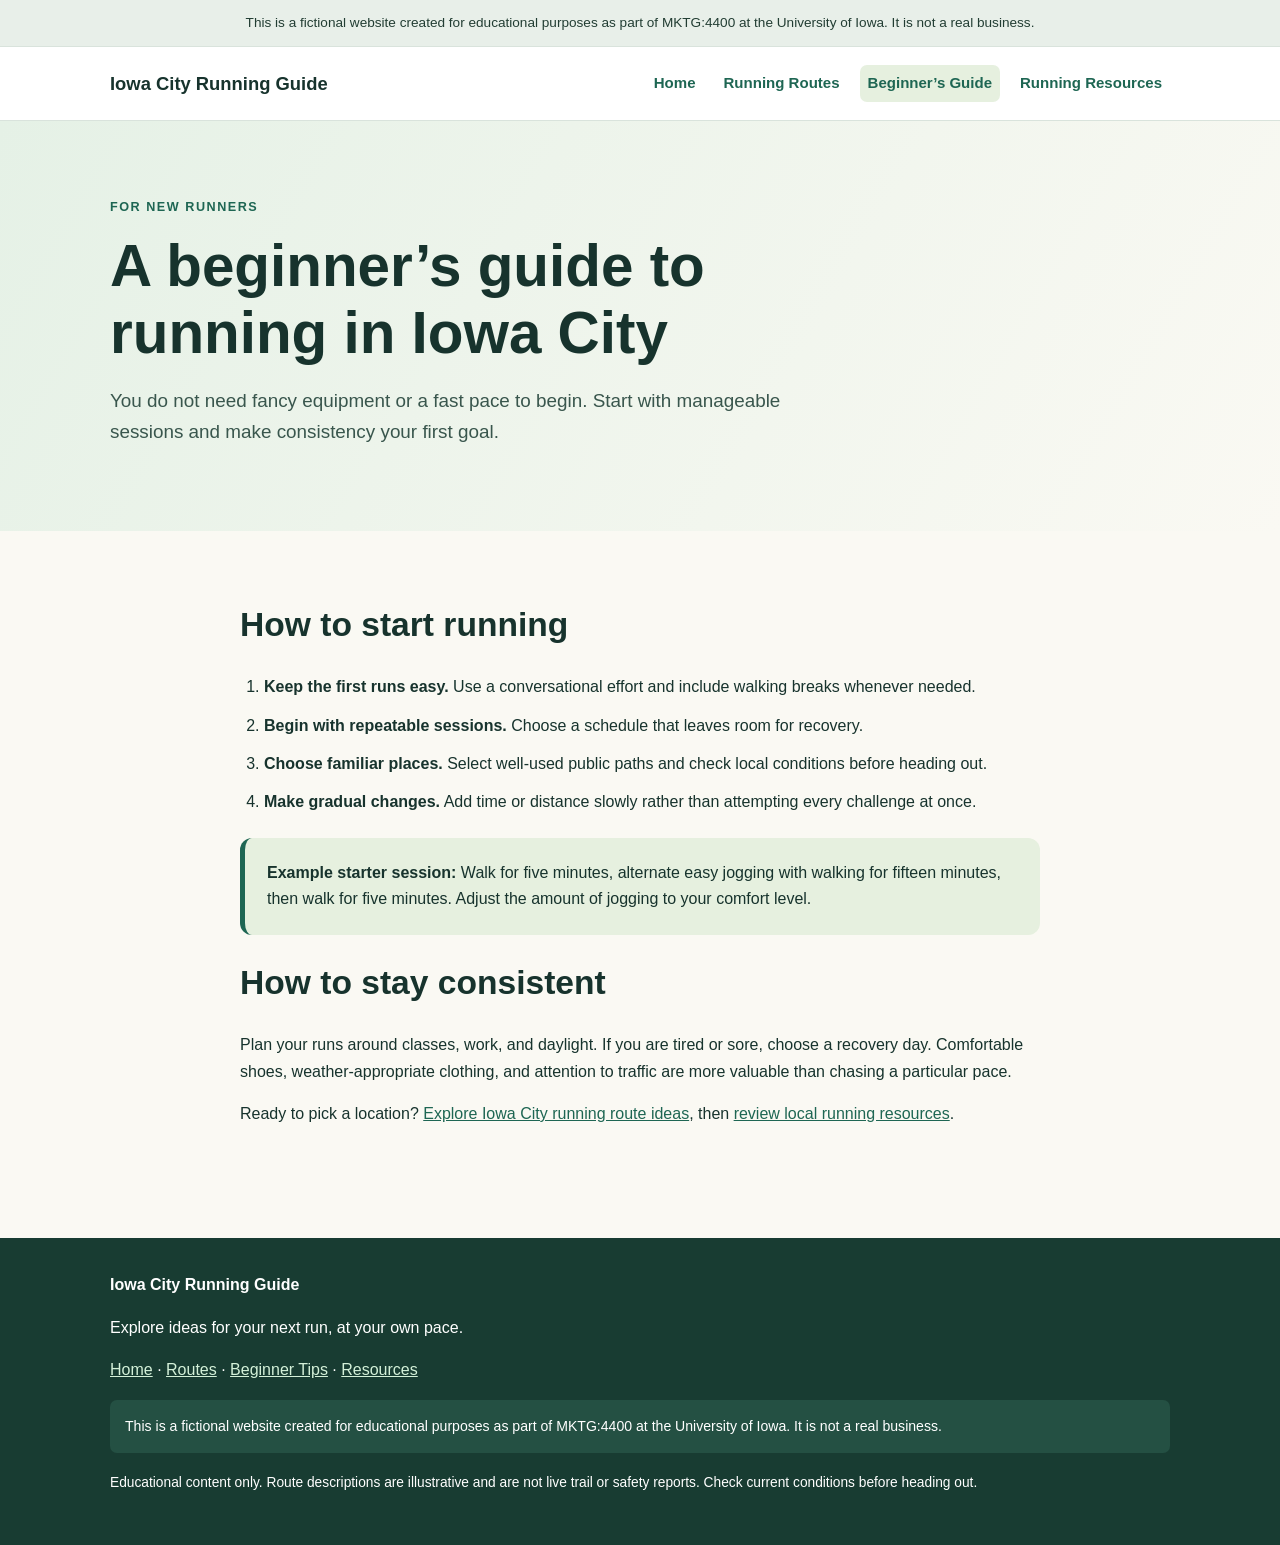
==== beginners.html @ 8c174b7f "Add four-page running website and SEO files for initial publication  Copy" ====
<!doctype html>
<html lang="en"><head><meta charset="utf-8"><meta name="viewport" content="width=device-width, initial-scale=1"><title>Beginner Running Tips in Iowa City | Getting Started</title><meta name="description" content="Start running in Iowa City with beginner-friendly pacing tips, an easy weekly routine, and basic route planning advice."><link rel="stylesheet" href="style.css"></head>
<body><div class="notice">This is a fictional website created for educational purposes as part of MKTG:4400 at the University of Iowa. It is not a real business.</div><header><div class="container bar"><a class="brand" href="index.html">Iowa City Running Guide</a><nav aria-label="Main navigation"><a href="index.html">Home</a><a href="routes.html">Running Routes</a><a href="beginners.html" aria-current="page">Beginner’s Guide</a><a href="resources.html">Running Resources</a></nav></div></header>
<main><section class="hero"><div class="container"><div class="eyebrow">For new runners</div><h1>A beginner’s guide to running in Iowa City</h1><p class="lead">You do not need fancy equipment or a fast pace to begin. Start with manageable sessions and make consistency your first goal.</p></div></section><section class="section"><div class="container textwidth"><h2>How to start running</h2><ol class="checklist"><li><strong>Keep the first runs easy.</strong> Use a conversational effort and include walking breaks whenever needed.</li><li><strong>Begin with repeatable sessions.</strong> Choose a schedule that leaves room for recovery.</li><li><strong>Choose familiar places.</strong> Select well-used public paths and check local conditions before heading out.</li><li><strong>Make gradual changes.</strong> Add time or distance slowly rather than attempting every challenge at once.</li></ol><div class="callout"><strong>Example starter session:</strong> Walk for five minutes, alternate easy jogging with walking for fifteen minutes, then walk for five minutes. Adjust the amount of jogging to your comfort level.</div><h2>How to stay consistent</h2><p>Plan your runs around classes, work, and daylight. If you are tired or sore, choose a recovery day. Comfortable shoes, weather-appropriate clothing, and attention to traffic are more valuable than chasing a particular pace.</p><p>Ready to pick a location? <a href="routes.html">Explore Iowa City running route ideas</a>, then <a href="resources.html">review local running resources</a>.</p></div></section></main>
<footer><div class="container"><strong>Iowa City Running Guide</strong><p>Explore ideas for your next run, at your own pace.</p><p><a href="index.html">Home</a> · <a href="routes.html">Routes</a> · <a href="beginners.html">Beginner Tips</a> · <a href="resources.html">Resources</a></p><p class="notice-foot">This is a fictional website created for educational purposes as part of MKTG:4400 at the University of Iowa. It is not a real business.</p><p><small>Educational content only. Route descriptions are illustrative and are not live trail or safety reports. Check current conditions before heading out.</small></p></div></footer></body></html>
---- style.css ----
:root{--ink:#17332d;--green:#1e6653;--lime:#e6f0df;--cream:#faf9f3;--muted:#53635e;--line:#d9e3dc}*{box-sizing:border-box}html{scroll-behavior:smooth}body{margin:0;background:var(--cream);font-family:Arial,Helvetica,sans-serif;color:var(--ink);line-height:1.65}a{color:var(--green)}a:focus-visible{outline:3px solid #a17619;outline-offset:4px}.notice{background:#e8efe9;text-align:center;padding:12px 18px;font-size:.85rem;color:#223d33;border-bottom:1px solid var(--line)}.container{width:min(1060px,calc(100% - 36px));margin:auto}header{background:#fff;border-bottom:1px solid var(--line)}.bar{display:flex;align-items:center;justify-content:space-between;gap:15px;padding:18px 0;flex-wrap:wrap}.brand{font-weight:800;text-decoration:none;color:var(--ink);font-size:1.15rem}nav{display:flex;gap:12px;flex-wrap:wrap}nav a{font-weight:700;text-decoration:none;padding:6px 8px;border-radius:7px;font-size:.94rem}nav a:hover,nav a[aria-current=page]{background:var(--lime)}.hero{padding:76px 0 65px;background:linear-gradient(120deg,#e5f1e6,#faf9f3)}.eyebrow{letter-spacing:.12em;text-transform:uppercase;font-size:.79rem;font-weight:800;color:var(--green)}h1{font-size:clamp(2rem,6vw,3.65rem);line-height:1.15;max-width:780px;margin:14px 0 18px}h2{font-size:clamp(1.5rem,4vw,2.1rem);line-height:1.25}h3{line-height:1.3}.lead{font-size:1.18rem;max-width:700px;color:#39564d}.btn{display:inline-block;background:var(--green);color:white;text-decoration:none;font-weight:700;border-radius:8px;padding:11px 20px;margin-top:12px}.btn:hover{background:#144d3d}.section{padding:45px 0}.grid{display:grid;grid-template-columns:repeat(3,minmax(0,1fr));gap:18px}.card{background:#fff;border:1px solid var(--line);border-radius:13px;padding:24px}.card h3{margin-top:0}.card p{color:var(--muted)}.wide{grid-column:span 2}.callout{padding:22px;background:var(--lime);border-radius:12px;border-left:5px solid var(--green);margin:22px 0}.textwidth{max-width:800px}.checklist{padding-left:24px}.checklist li{margin-bottom:12px}footer{background:#183c32;color:white;padding:34px 0;margin-top:50px}footer a{color:#d4f1d9}footer .notice-foot{background:#245043;padding:15px;border-radius:7px;font-size:.88rem}small{font-size:.86rem} @media(max-width:720px){.grid{grid-template-columns:1fr}.wide{grid-column:auto}.hero{padding:45px 0}nav{width:100%;gap:6px}nav a{padding:7px}.container{width:min(100% - 26px,1060px)}}
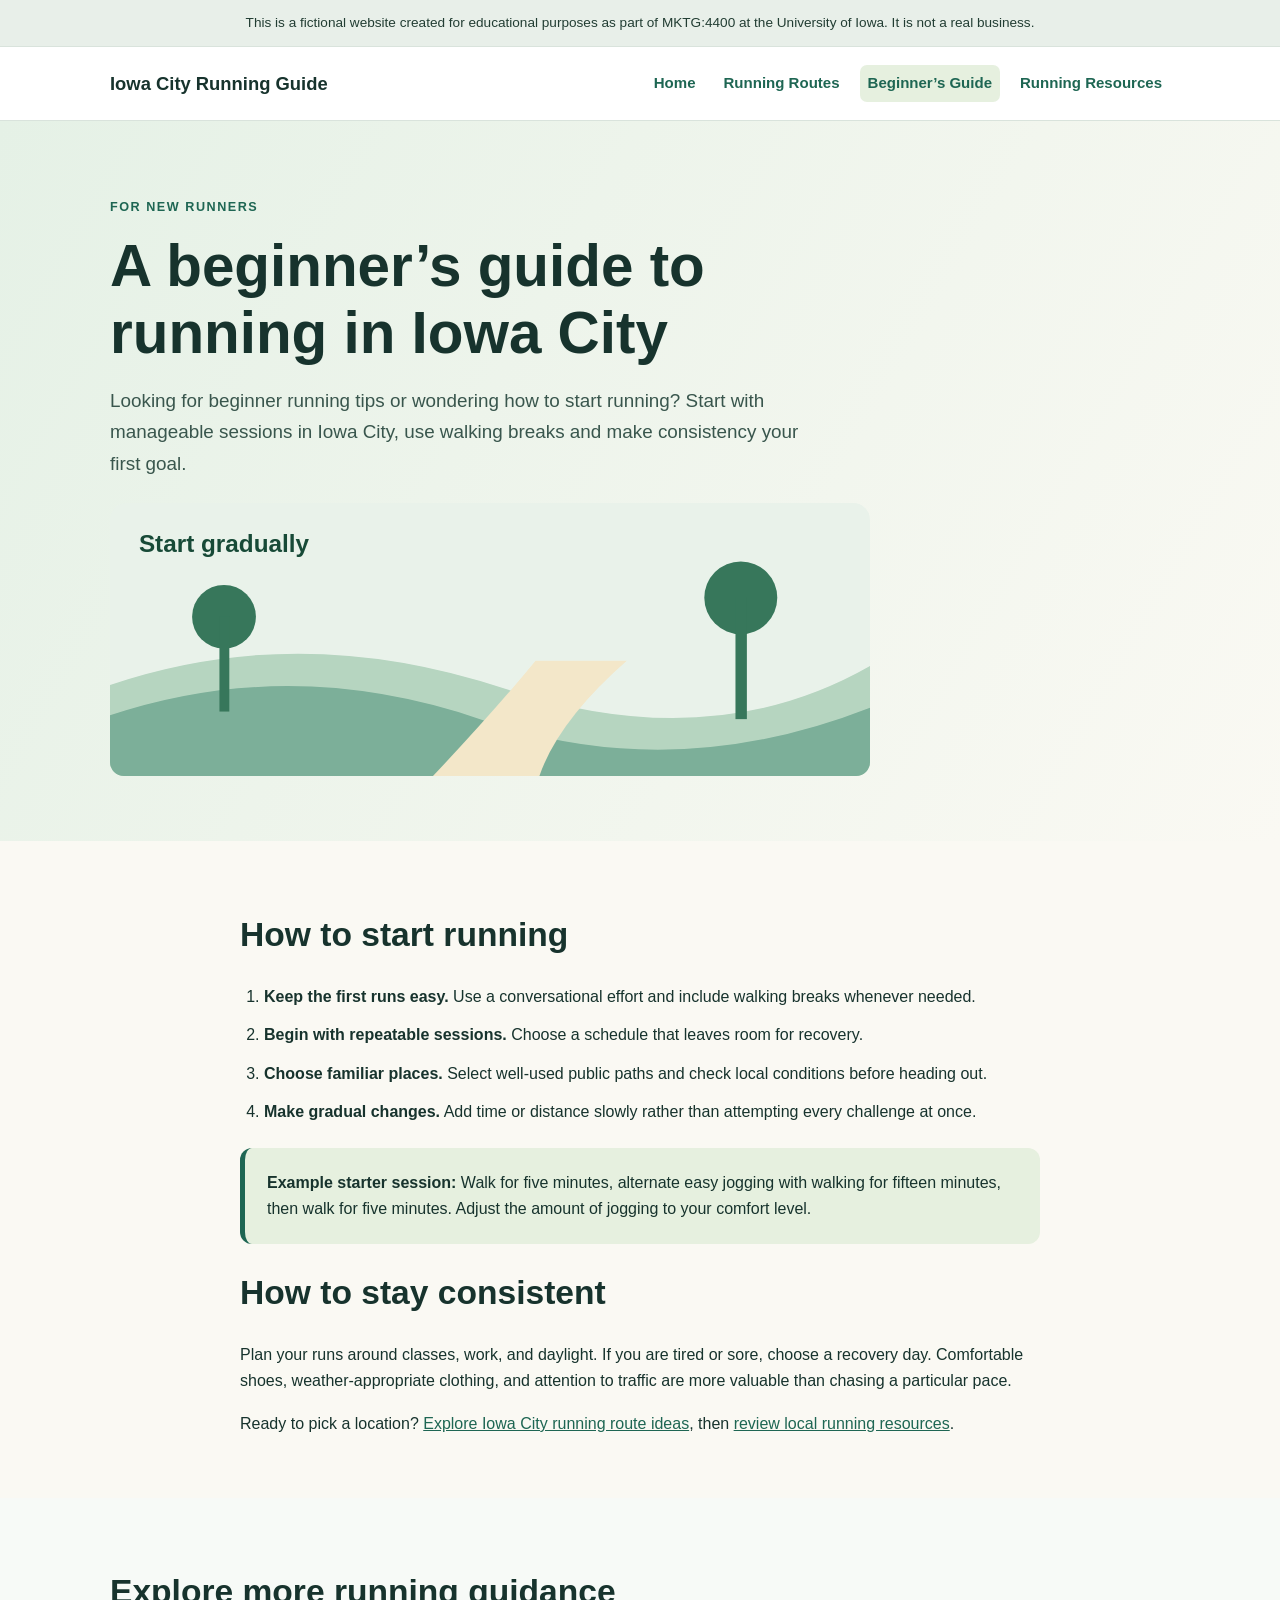
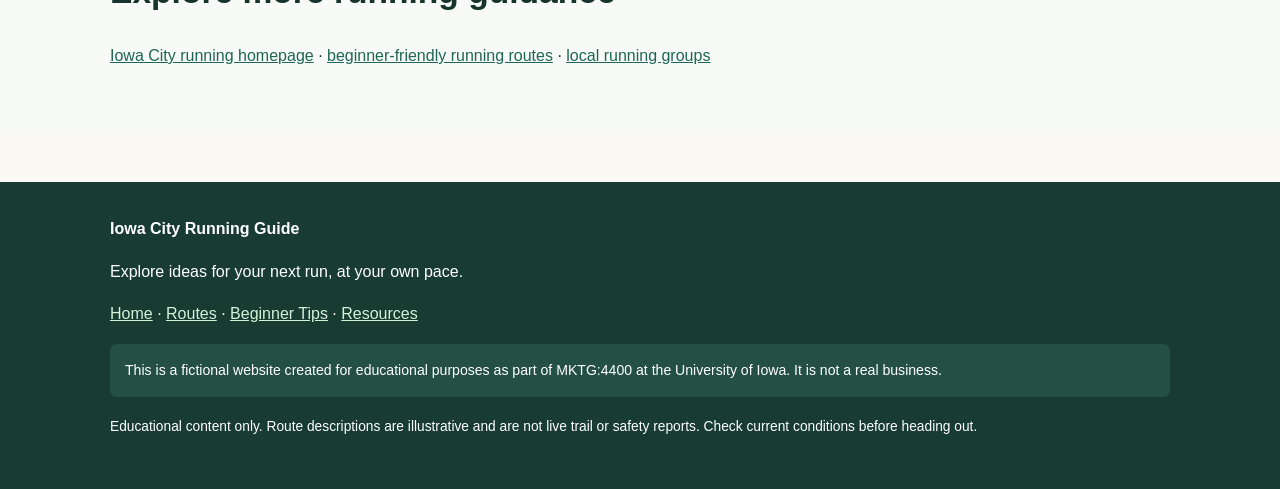
==== commit 66fbebb7: "Update page copy, metadata, internal links, and images for SEO" ====
--- a/beginners.html
+++ b/beginners.html
@@ -1,5 +1,5 @@
 <!doctype html>
-<html lang="en"><head><meta charset="utf-8"><meta name="viewport" content="width=device-width, initial-scale=1"><title>Beginner Running Tips in Iowa City | Getting Started</title><meta name="description" content="Start running in Iowa City with beginner-friendly pacing tips, an easy weekly routine, and basic route planning advice."><link rel="stylesheet" href="style.css"></head>
-<body><div class="notice">This is a fictional website created for educational purposes as part of MKTG:4400 at the University of Iowa. It is not a real business.</div><header><div class="container bar"><a class="brand" href="index.html">Iowa City Running Guide</a><nav aria-label="Main navigation"><a href="index.html">Home</a><a href="routes.html">Running Routes</a><a href="beginners.html" aria-current="page">Beginner’s Guide</a><a href="resources.html">Running Resources</a></nav></div></header>
-<main><section class="hero"><div class="container"><div class="eyebrow">For new runners</div><h1>A beginner’s guide to running in Iowa City</h1><p class="lead">You do not need fancy equipment or a fast pace to begin. Start with manageable sessions and make consistency your first goal.</p></div></section><section class="section"><div class="container textwidth"><h2>How to start running</h2><ol class="checklist"><li><strong>Keep the first runs easy.</strong> Use a conversational effort and include walking breaks whenever needed.</li><li><strong>Begin with repeatable sessions.</strong> Choose a schedule that leaves room for recovery.</li><li><strong>Choose familiar places.</strong> Select well-used public paths and check local conditions before heading out.</li><li><strong>Make gradual changes.</strong> Add time or distance slowly rather than attempting every challenge at once.</li></ol><div class="callout"><strong>Example starter session:</strong> Walk for five minutes, alternate easy jogging with walking for fifteen minutes, then walk for five minutes. Adjust the amount of jogging to your comfort level.</div><h2>How to stay consistent</h2><p>Plan your runs around classes, work, and daylight. If you are tired or sore, choose a recovery day. Comfortable shoes, weather-appropriate clothing, and attention to traffic are more valuable than chasing a particular pace.</p><p>Ready to pick a location? <a href="routes.html">Explore Iowa City running route ideas</a>, then <a href="resources.html">review local running resources</a>.</p></div></section></main>
+<html lang="en"><head><meta charset="utf-8"/><meta content="width=device-width, initial-scale=1" name="viewport"/><title>Beginner Running Tips | Start Running in Iowa City</title><meta content="New to running in Iowa City? Explore simple beginner running tips, pacing ideas, and ways to build a manageable routine." name="description"/><link href="style.css" rel="stylesheet"/></head>
+<body><div class="notice">This is a fictional website created for educational purposes as part of MKTG:4400 at the University of Iowa. It is not a real business.</div><header><div class="container bar"><a class="brand" href="index.html">Iowa City Running Guide</a><nav aria-label="Main navigation"><a href="index.html">Home</a><a href="routes.html">Running Routes</a><a aria-current="page" href="beginners.html">Beginner’s Guide</a><a href="resources.html">Running Resources</a></nav></div></header>
+<main><section class="hero"><div class="container"><div class="eyebrow">For new runners</div><h1>A beginner’s guide to running in Iowa City</h1><p class="lead">Looking for beginner running tips or wondering how to start running? Start with manageable sessions in Iowa City, use walking breaks and make consistency your first goal.</p><img alt="Beginner runner jogging on a quiet path" class="hero-illustration" loading="lazy" src="images/beginners.svg"/></div></section><section class="section"><div class="container textwidth"><h2>How to start running</h2><ol class="checklist"><li><strong>Keep the first runs easy.</strong> Use a conversational effort and include walking breaks whenever needed.</li><li><strong>Begin with repeatable sessions.</strong> Choose a schedule that leaves room for recovery.</li><li><strong>Choose familiar places.</strong> Select well-used public paths and check local conditions before heading out.</li><li><strong>Make gradual changes.</strong> Add time or distance slowly rather than attempting every challenge at once.</li></ol><div class="callout"><strong>Example starter session:</strong> Walk for five minutes, alternate easy jogging with walking for fifteen minutes, then walk for five minutes. Adjust the amount of jogging to your comfort level.</div><h2>How to stay consistent</h2><p>Plan your runs around classes, work, and daylight. If you are tired or sore, choose a recovery day. Comfortable shoes, weather-appropriate clothing, and attention to traffic are more valuable than chasing a particular pace.</p><p>Ready to pick a location? <a href="routes.html">Explore Iowa City running route ideas</a>, then <a href="resources.html">review local running resources</a>.</p></div></section><section class="section related"><div class="container"><h2>Explore more running guidance</h2><p><a href="index.html">Iowa City running homepage</a> · <a href="routes.html">beginner-friendly running routes</a> · <a href="resources.html">local running groups</a></p></div></section></main>
 <footer><div class="container"><strong>Iowa City Running Guide</strong><p>Explore ideas for your next run, at your own pace.</p><p><a href="index.html">Home</a> · <a href="routes.html">Routes</a> · <a href="beginners.html">Beginner Tips</a> · <a href="resources.html">Resources</a></p><p class="notice-foot">This is a fictional website created for educational purposes as part of MKTG:4400 at the University of Iowa. It is not a real business.</p><p><small>Educational content only. Route descriptions are illustrative and are not live trail or safety reports. Check current conditions before heading out.</small></p></div></footer></body></html>
--- a/style.css
+++ b/style.css
@@ -1 +1,3 @@
 :root{--ink:#17332d;--green:#1e6653;--lime:#e6f0df;--cream:#faf9f3;--muted:#53635e;--line:#d9e3dc}*{box-sizing:border-box}html{scroll-behavior:smooth}body{margin:0;background:var(--cream);font-family:Arial,Helvetica,sans-serif;color:var(--ink);line-height:1.65}a{color:var(--green)}a:focus-visible{outline:3px solid #a17619;outline-offset:4px}.notice{background:#e8efe9;text-align:center;padding:12px 18px;font-size:.85rem;color:#223d33;border-bottom:1px solid var(--line)}.container{width:min(1060px,calc(100% - 36px));margin:auto}header{background:#fff;border-bottom:1px solid var(--line)}.bar{display:flex;align-items:center;justify-content:space-between;gap:15px;padding:18px 0;flex-wrap:wrap}.brand{font-weight:800;text-decoration:none;color:var(--ink);font-size:1.15rem}nav{display:flex;gap:12px;flex-wrap:wrap}nav a{font-weight:700;text-decoration:none;padding:6px 8px;border-radius:7px;font-size:.94rem}nav a:hover,nav a[aria-current=page]{background:var(--lime)}.hero{padding:76px 0 65px;background:linear-gradient(120deg,#e5f1e6,#faf9f3)}.eyebrow{letter-spacing:.12em;text-transform:uppercase;font-size:.79rem;font-weight:800;color:var(--green)}h1{font-size:clamp(2rem,6vw,3.65rem);line-height:1.15;max-width:780px;margin:14px 0 18px}h2{font-size:clamp(1.5rem,4vw,2.1rem);line-height:1.25}h3{line-height:1.3}.lead{font-size:1.18rem;max-width:700px;color:#39564d}.btn{display:inline-block;background:var(--green);color:white;text-decoration:none;font-weight:700;border-radius:8px;padding:11px 20px;margin-top:12px}.btn:hover{background:#144d3d}.section{padding:45px 0}.grid{display:grid;grid-template-columns:repeat(3,minmax(0,1fr));gap:18px}.card{background:#fff;border:1px solid var(--line);border-radius:13px;padding:24px}.card h3{margin-top:0}.card p{color:var(--muted)}.wide{grid-column:span 2}.callout{padding:22px;background:var(--lime);border-radius:12px;border-left:5px solid var(--green);margin:22px 0}.textwidth{max-width:800px}.checklist{padding-left:24px}.checklist li{margin-bottom:12px}footer{background:#183c32;color:white;padding:34px 0;margin-top:50px}footer a{color:#d4f1d9}footer .notice-foot{background:#245043;padding:15px;border-radius:7px;font-size:.88rem}small{font-size:.86rem} @media(max-width:720px){.grid{grid-template-columns:1fr}.wide{grid-column:auto}.hero{padding:45px 0}nav{width:100%;gap:6px}nav a{padding:7px}.container{width:min(100% - 26px,1060px)}}
+
+.hero-illustration {display:block;width:100%;max-width:760px;height:auto;margin-top:1.5rem;border-radius:14px} .related {background:#f7faf7} .related p{line-height:1.9} .related a{white-space:normal}
